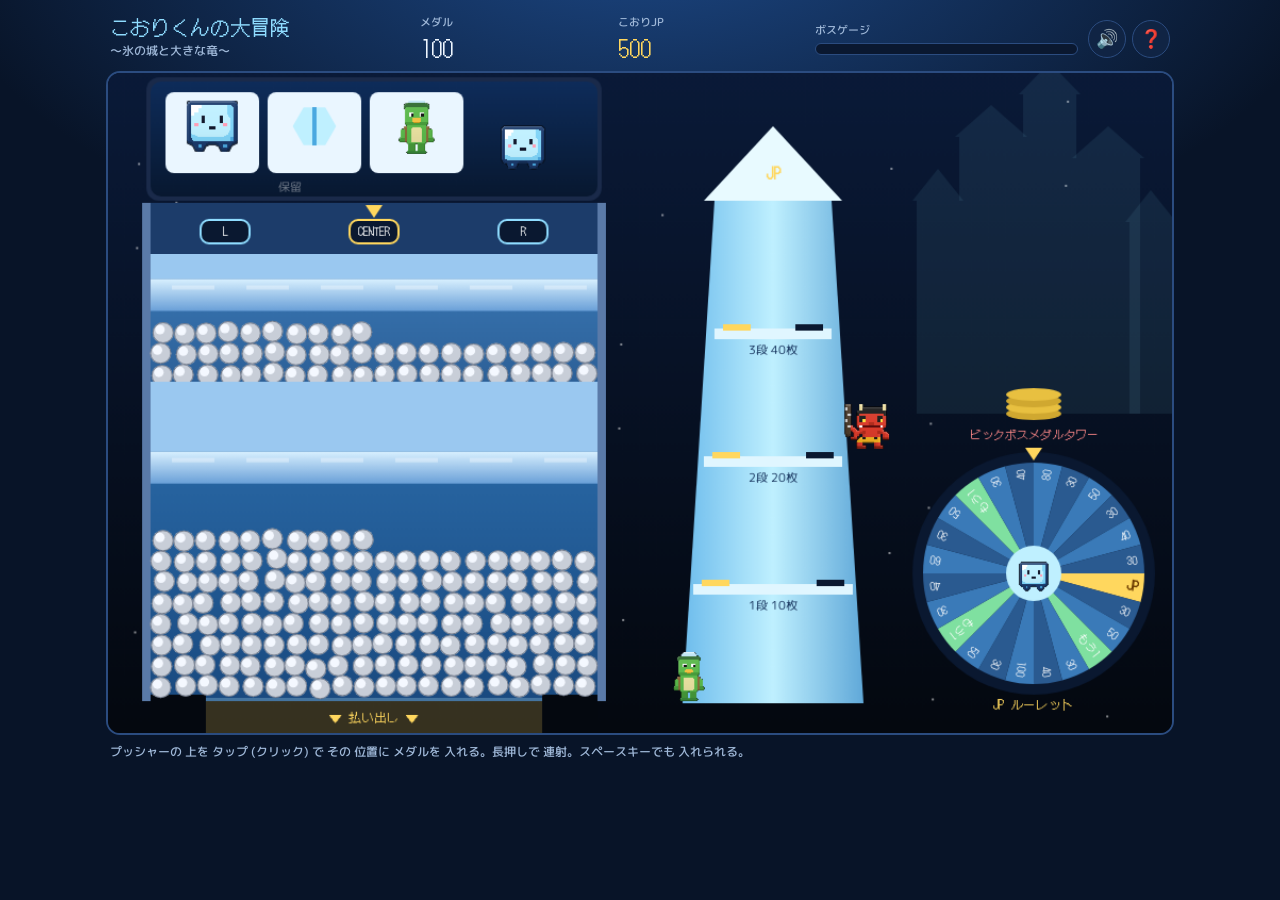
==== index.html @ f37ef02d "メダルゲーム「こおりくんの大冒険～氷の城と大きな竜～」の 最初の 版 (プッシャー・液晶スロット・氷の 塔・JP ルーレット・ビックボスチャレンジ) Co-Authored-By: Claude Op" ====
<!doctype html>
<html lang="ja">
<head>
<meta charset="utf-8">
<meta name="viewport" content="width=device-width, initial-scale=1, viewport-fit=cover">
<title>こおりくんの大冒険～氷の城と大きな竜～</title>
<meta name="description" content="こおりくんたちが 氷の 城の てっぺんで ジャックポットを ねらう、プッシャー＋JP 抽選の メダルゲーム">
<meta name="theme-color" content="#081428">
<link rel="icon" href="data:image/svg+xml,%3Csvg xmlns='http://www.w3.org/2000/svg' viewBox='0 0 14 14' shape-rendering='crispEdges'%3E%3Crect width='14' height='12' fill='%231b3566'/%3E%3Crect x='1' y='1' width='12' height='10' fill='%23c6f0ff'/%3E%3Crect x='4' y='4' width='1' height='2' fill='%230e1626'/%3E%3Crect x='9' y='4' width='1' height='2' fill='%230e1626'/%3E%3Crect x='6' y='7' width='2' height='1' fill='%230e1626'/%3E%3Crect x='2' y='12' width='3' height='2' fill='%231b3566'/%3E%3Crect x='9' y='12' width='3' height='2' fill='%231b3566'/%3E%3C/svg%3E">
<link rel="preconnect" href="https://fonts.googleapis.com">
<link rel="preconnect" href="https://fonts.gstatic.com" crossorigin>
<link href="https://fonts.googleapis.com/css2?family=DotGothic16&family=M+PLUS+Rounded+1c:wght@500;800&display=swap" rel="stylesheet">
<link rel="stylesheet" href="css/style.css">
</head>
<body>
<main id="app">
    <header class="bar">
        <div class="logo"><b>こおりくんの大冒険</b><small>～氷の城と大きな竜～</small></div>
        <div class="stat"><span>メダル</span><b id="medals">0</b></div>
        <div class="stat jp"><span>こおりJP</span><b id="jp">0</b></div>
        <div class="stat gauge"><span>ボスゲージ</span><i class="bar-g"><i id="gauge"></i></i></div>
        <div class="tools"><button id="snd-btn" title="音">🔊</button><button id="help-btn" title="遊び方">❓</button></div>
    </header>
    <div class="stage-wrap">
        <canvas id="stage" width="1000" height="620"></canvas>
        <div id="snd-panel" class="panel-pop" hidden><label><input type="checkbox" id="snd-mute"> ミュート</label><label>音量 <input type="range" id="snd-vol" min="0" max="100"></label></div>
    </div>
    <p class="hint">プッシャーの 上を タップ (クリック) で その 位置に メダルを 入れる。長押しで 連射。スペースキーでも 入れられる。<span class="rotate">スマホは 横向きが おすすめ。</span></p>
</main>
<div id="modal" class="modal" hidden><div class="modal-box" id="modal-box"></div></div>

<script src="js/vendor/matter.min.js"></script>
<script src="js/config.js"></script>
<script src="js/game.js"></script>
<script src="js/pusher.js"></script>
<script src="js/art-legacy.js"></script>
<script src="js/art-boss.js"></script>
<script src="js/art-new.js"></script>
<script src="js/pixel-hd.js"></script>
<script src="js/art.js"></script>
<script src="js/audio.js"></script>
<script src="js/main.js"></script>
</body>
</html>
---- css/style.css ----
:root {
    --bg: #081428;
    --bg2: #102444;
    --card: #15305a;
    --line: #2b4c80;
    --ink: #eef6ff;
    --sub: #9fb8d8;
    --ice: #8fdcff;
    --gold: #ffd75e;
    --good: #7ee0a0;
    --bad: #ff8a8a;
}
* { box-sizing: border-box; }
html { background: var(--bg); }
body {
    margin: 0; min-height: 100vh; color: var(--ink);
    font-family: 'M PLUS Rounded 1c', system-ui, sans-serif; font-weight: 500;
    background: radial-gradient(ellipse 80% 60% at 50% -10%, #1d4a8a 0%, transparent 70%), var(--bg);
    overscroll-behavior: none;
}
button { font: inherit; color: inherit; cursor: pointer; }
[hidden] { display: none !important; }
#app { max-width: 1100px; margin: 0 auto; padding: 8px 16px 16px; }
.bar { display: grid; grid-template-columns: 1.6fr 1fr 1fr 1.4fr auto; gap: 10px; align-items: center; padding: 6px 4px 8px; }
.logo b { display: block; font-family: 'DotGothic16', monospace; font-weight: 400; font-size: 20px; color: var(--ice); line-height: 1.1; }
.logo small { color: var(--sub); font-size: 12px; }
.stat span { display: block; font-size: 11px; color: var(--sub); }
.stat b { font-family: 'DotGothic16', monospace; font-weight: 400; font-size: 22px; }
.stat.jp b { color: var(--gold); }
.bar-g { display: block; height: 12px; margin-top: 4px; border-radius: 6px; background: #0a1830; border: 1px solid var(--line); overflow: hidden; }
.bar-g i { display: block; height: 100%; width: 0; background: linear-gradient(90deg, #a03050, #ff5050); transition: width 0.3s; }
.tools { display: flex; gap: 6px; }
.tools button { width: 38px; height: 38px; border-radius: 50%; border: 1px solid var(--line); background: var(--bg2); font-size: 18px; }
.stage-wrap { position: relative; }
#stage { display: block; width: 100%; height: auto; border-radius: 14px; border: 2px solid var(--line); background: #06101e; touch-action: none; cursor: crosshair; }
.panel-pop { position: absolute; right: 8px; top: 8px; display: grid; gap: 6px; padding: 10px 12px; border-radius: 10px; background: var(--card); border: 1px solid var(--line); font-size: 13px; z-index: 3; }
.panel-pop input[type=range] { width: 120px; vertical-align: middle; }
.hint { color: var(--sub); font-size: 12px; margin: 8px 4px; }
.rotate { display: none; }
@media (orientation: portrait) and (max-width: 700px) { .rotate { display: inline; color: var(--gold); } }
.modal { position: fixed; inset: 0; z-index: 10; background: rgba(0, 0, 0, 0.6); display: grid; place-items: center; padding: 16px; }
.modal-box { width: min(560px, 100%); max-height: calc(100vh - 32px); overflow-y: auto; background: var(--card); border-radius: 16px; padding: 18px; border: 2px solid var(--line); line-height: 1.7; }
.modal-box h2 { margin: 0 0 8px; font-family: 'DotGothic16', monospace; font-weight: 400; color: var(--ice); }
.modal-box ul { padding-left: 1.2em; font-size: 14px; }
.big { display: block; margin: 14px auto 0; padding: 10px 28px; border-radius: 12px; border: none; background: var(--gold); color: #3a2400; font-weight: 800; font-size: 17px; }
@media (max-width: 700px) {
    #app { padding: 4px 8px 8px; }
    .bar { grid-template-columns: 1fr 1fr 1.3fr auto; gap: 6px; }
    .logo { display: none; }
    .stat b { font-size: 17px; }
}
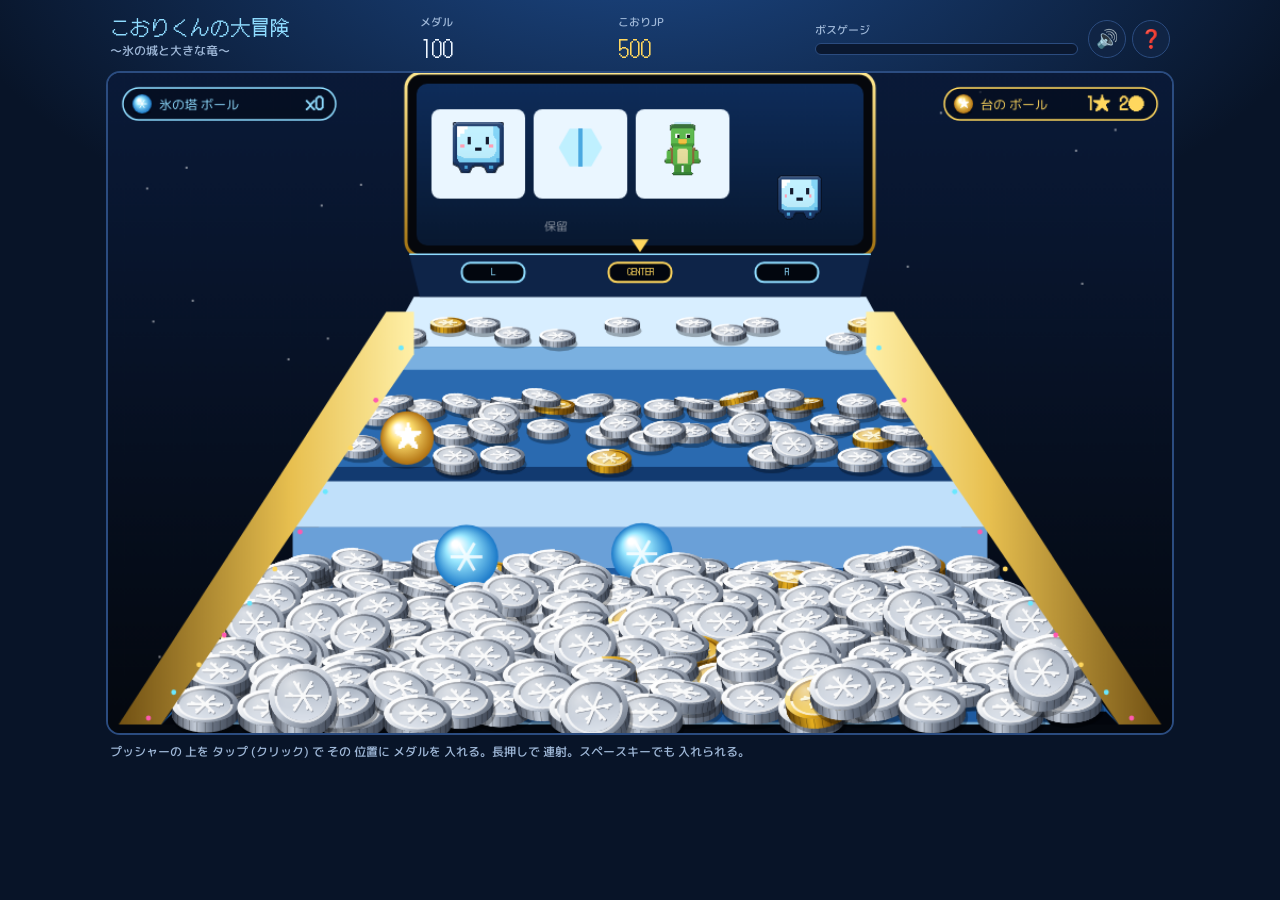
==== commit 5428fd4b: "アップロード版に 合わせる: 席に すわった 目線・2.5D の 立体メダル・台の ボール・クレーンで タワー - 物理を js/pusher.js (Matter.js) から js/coin25d" ====
--- a/index.html
+++ b/index.html
@@ -32,7 +32,7 @@
 <script src="js/vendor/matter.min.js"></script>
 <script src="js/config.js"></script>
 <script src="js/game.js"></script>
-<script src="js/pusher.js"></script>
+<script src="js/coin25d.js"></script>
 <script src="js/art-legacy.js"></script>
 <script src="js/art-boss.js"></script>
 <script src="js/art-new.js"></script>
--- a/css/style.css
+++ b/css/style.css
@@ -32,7 +32,7 @@
 .tools { display: flex; gap: 6px; }
 .tools button { width: 38px; height: 38px; border-radius: 50%; border: 1px solid var(--line); background: var(--bg2); font-size: 18px; }
 .stage-wrap { position: relative; }
-#stage { display: block; width: 100%; height: auto; border-radius: 14px; border: 2px solid var(--line); background: #06101e; touch-action: none; cursor: crosshair; }
+#stage { display: block; width: min(100%, calc((100vh - 76px) * 1000 / 620)); margin: 0 auto; height: auto; border-radius: 14px; border: 2px solid var(--line); background: #06101e; touch-action: none; cursor: crosshair; }
 .panel-pop { position: absolute; right: 8px; top: 8px; display: grid; gap: 6px; padding: 10px 12px; border-radius: 10px; background: var(--card); border: 1px solid var(--line); font-size: 13px; z-index: 3; }
 .panel-pop input[type=range] { width: 120px; vertical-align: middle; }
 .hint { color: var(--sub); font-size: 12px; margin: 8px 4px; }
@@ -49,3 +49,4 @@
     .logo { display: none; }
     .stat b { font-size: 17px; }
 }
+@media (max-height: 480px) { .bar { padding: 2px 4px 4px; } .logo { display: none; } .hint { display: none; } }
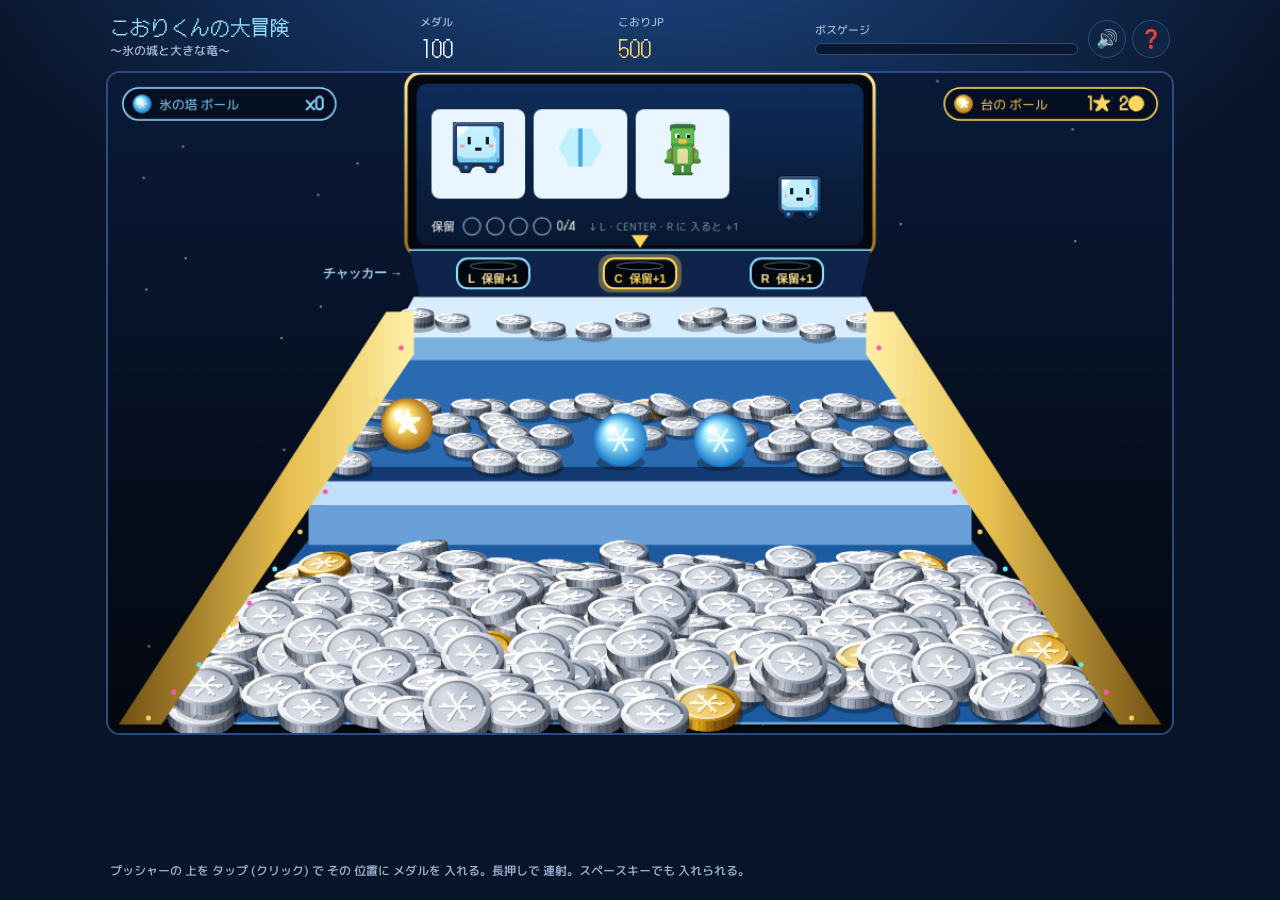
==== commit a1ed8819: "スマホで 起動しない (はじめの 山の 計算で 10 秒 ちかく 画面が 出ない) のを なおす - はじめの メダルの 山を 先に 作って js/start-field.js に (tools/ba" ====
--- a/index.html
+++ b/index.html
@@ -29,10 +29,10 @@
 </main>
 <div id="modal" class="modal" hidden><div class="modal-box" id="modal-box"></div></div>
 
-<script src="js/vendor/matter.min.js"></script>
 <script src="js/config.js"></script>
 <script src="js/game.js"></script>
 <script src="js/coin25d.js"></script>
+<script src="js/start-field.js"></script>
 <script src="js/art-legacy.js"></script>
 <script src="js/art-boss.js"></script>
 <script src="js/art-new.js"></script>
--- a/css/style.css
+++ b/css/style.css
@@ -13,14 +13,16 @@
 * { box-sizing: border-box; }
 html { background: var(--bg); }
 body {
-    margin: 0; min-height: 100vh; color: var(--ink);
+    margin: 0; height: 100vh; height: 100dvh; overflow: hidden; color: var(--ink);
     font-family: 'M PLUS Rounded 1c', system-ui, sans-serif; font-weight: 500;
     background: radial-gradient(ellipse 80% 60% at 50% -10%, #1d4a8a 0%, transparent 70%), var(--bg);
     overscroll-behavior: none;
 }
 button { font: inherit; color: inherit; cursor: pointer; }
 [hidden] { display: none !important; }
-#app { max-width: 1100px; margin: 0 auto; padding: 8px 16px 16px; }
+/* 画面の 高さに ぴったり: ヘッダー・ヒントの のこりを 台に つかう (スクロールバーを 出さない) */
+#app { max-width: 1100px; height: 100%; margin: 0 auto; padding: 8px 16px 12px; display: flex; flex-direction: column; }
+.bar, .hint { flex: none; }
 .bar { display: grid; grid-template-columns: 1.6fr 1fr 1fr 1.4fr auto; gap: 10px; align-items: center; padding: 6px 4px 8px; }
 .logo b { display: block; font-family: 'DotGothic16', monospace; font-weight: 400; font-size: 20px; color: var(--ice); line-height: 1.1; }
 .logo small { color: var(--sub); font-size: 12px; }
@@ -31,8 +33,8 @@
 .bar-g i { display: block; height: 100%; width: 0; background: linear-gradient(90deg, #a03050, #ff5050); transition: width 0.3s; }
 .tools { display: flex; gap: 6px; }
 .tools button { width: 38px; height: 38px; border-radius: 50%; border: 1px solid var(--line); background: var(--bg2); font-size: 18px; }
-.stage-wrap { position: relative; }
-#stage { display: block; width: min(100%, calc((100vh - 76px) * 1000 / 620)); margin: 0 auto; height: auto; border-radius: 14px; border: 2px solid var(--line); background: #06101e; touch-action: none; cursor: crosshair; }
+.stage-wrap { position: relative; flex: 1; min-height: 0; container-type: size; }
+#stage { display: block; width: min(100cqw, 100cqh * 1000 / 620); margin: 0 auto; height: auto; border-radius: 14px; border: 2px solid var(--line); background: #06101e; touch-action: none; cursor: crosshair; }
 .panel-pop { position: absolute; right: 8px; top: 8px; display: grid; gap: 6px; padding: 10px 12px; border-radius: 10px; background: var(--card); border: 1px solid var(--line); font-size: 13px; z-index: 3; }
 .panel-pop input[type=range] { width: 120px; vertical-align: middle; }
 .hint { color: var(--sub); font-size: 12px; margin: 8px 4px; }
@@ -50,3 +52,18 @@
     .stat b { font-size: 17px; }
 }
 @media (max-height: 480px) { .bar { padding: 2px 4px 4px; } .logo { display: none; } .hint { display: none; } }
+
+/* ----- スマホ: 横画面で 遊ぶ (2026-11-18 ユーザー) -----
+   .land = 横長で 高さが ひくい: メダル・JP・ゲージを 左の 細い 列に まとめて、台を 大きく
+   .rot  = スマホが 縦向き: 画面ごと 90° 回して 横画面に する (スマホを 左に たおして 遊ぶ) */
+body.land #app { flex-direction: row; max-width: none; padding: 4px 6px; gap: 6px; }
+body.land .bar { display: flex; flex-direction: column; justify-content: center; align-items: stretch; width: 104px; padding: 2px; gap: 10px; }
+body.land .logo, body.land .hint { display: none; }
+body.land .stat b { font-size: 18px; }
+body.land .tools { justify-content: center; }
+body.land #stage { border-radius: 10px; }
+body.rot #app, body.rot .modal {
+    position: fixed; inset: auto; top: 0; left: 100vw; width: 100vh; width: 100dvh; height: 100vw;
+    transform-origin: 0 0; transform: rotate(90deg);
+}
+body.rot .modal-box { max-height: calc(100vw - 32px); }
